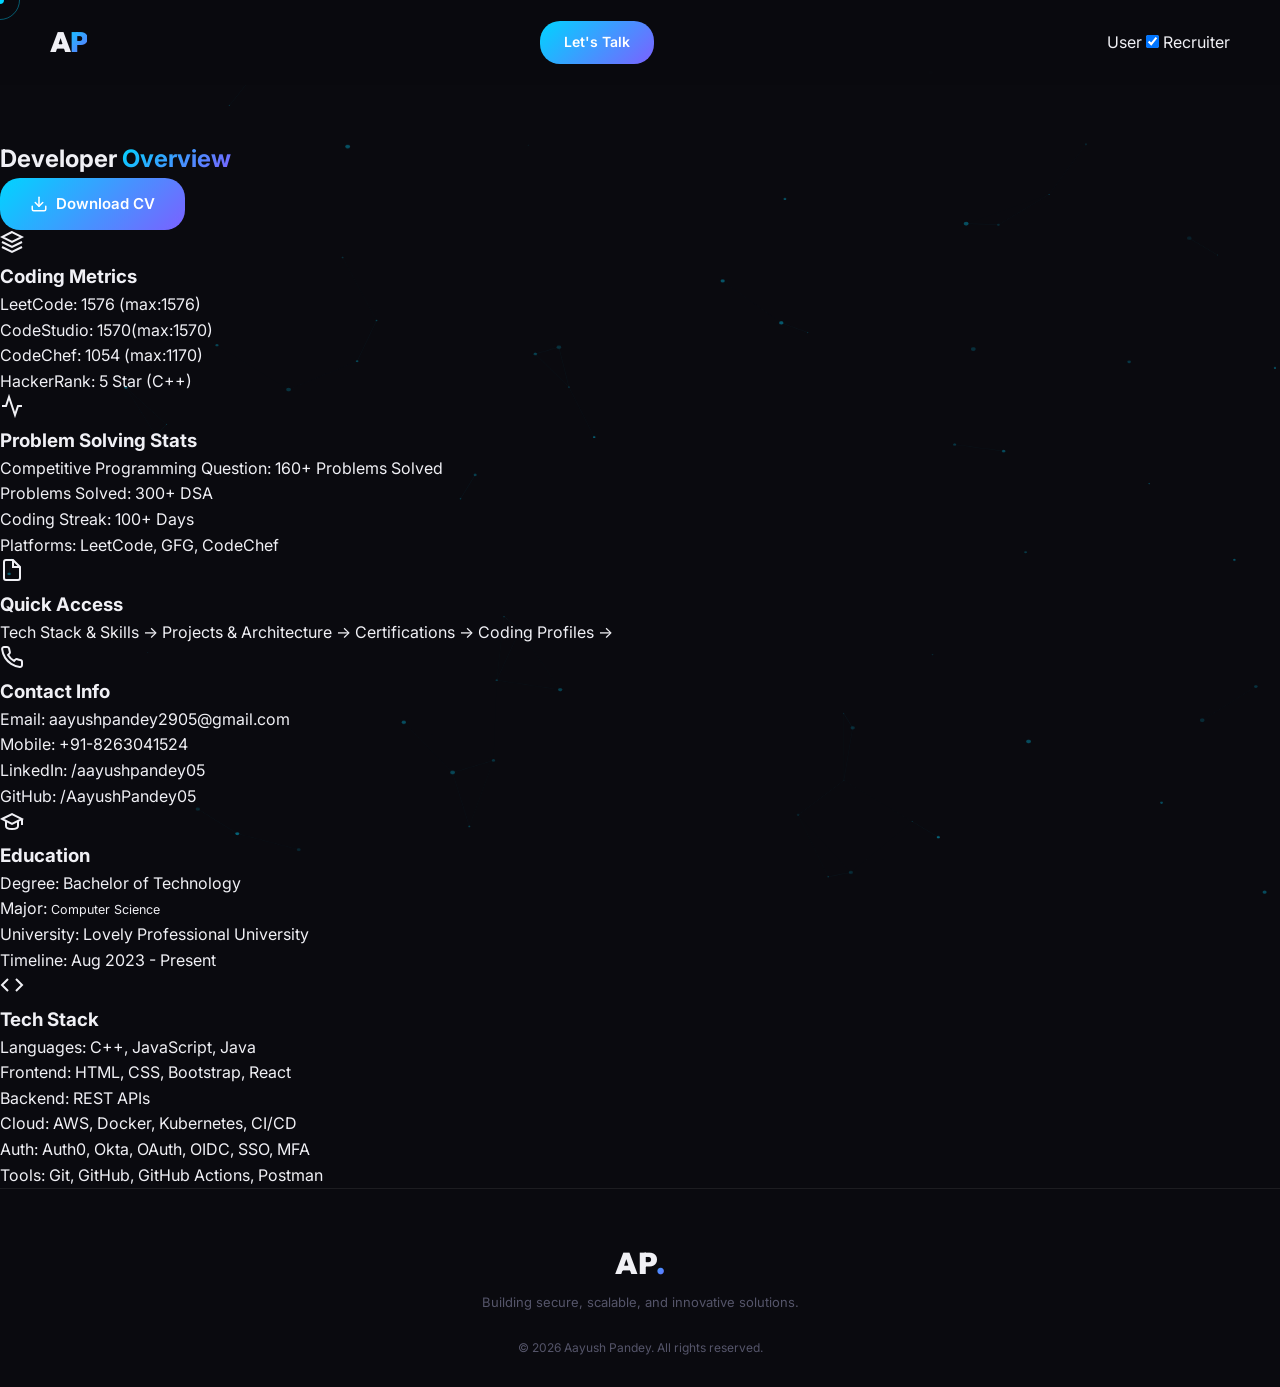
==== recruiter.html @ 12044450 "recruiter.html" ====
<!doctype html>
<html lang="en">
  <head>
    <meta charset="UTF-8" />
    <meta
      name="viewport"
      content="width=device-width, initial-scale=1.0, maximum-scale=5.0, user-scalable=yes"
    />
    <meta name="apple-mobile-web-app-capable" content="yes" />
    <meta
      name="apple-mobile-web-app-status-bar-style"
      content="black-translucent"
    />
    <meta name="theme-color" content="#0a0a0f" />
    <meta name="format-detection" content="telephone=no" />

    <title>Recruiter Dashboard | Aayush Pandey</title>
    <meta
      name="description"
      content="Executive overview of Aayush Pandey's skills, coding metrics, and projects."
    />

    <!-- Favicons -->
    <link
      rel="icon"
      type="image/png"
      sizes="32x32"
      href="assets/img/favicon.png"
    />
    <link rel="apple-touch-icon" href="assets/img/apple-touch-icon.png" />

    <link rel="preconnect" href="https://fonts.googleapis.com" />
    <link rel="preconnect" href="https://fonts.gstatic.com" crossorigin />
    <link
      href="https://fonts.googleapis.com/css2?family=Inter:wght@300;400;500;600;700&family=Outfit:wght@700;800;900&display=swap"
      rel="stylesheet"
    />
    <link rel="stylesheet" href="assets/css/style.css" />
    <style>
      /* Page-specific overrides */
      body.recruiter-mode {
        overflow-x: hidden;
      }
      .recruiter-dashboard {
        background: transparent; /* Let canvas show through */
        border: none;
        padding-top: 14rem;
        min-height: 100vh;
      }
      .particles-canvas {
        position: fixed;
        top: 0;
        left: 0;
        width: 100vw;
        height: 100vh;
        z-index: -1;
        pointer-events: none;
      }
      .header {
        background: rgba(10, 10, 15, 0.85);
        backdrop-filter: blur(10px);
      }
      .nav-links {
        display: none; /* Hide standard nav on this page */
      }
      @media(min-width: 1024px) {
        .nav-container {
            justify-content: flex-end;
        }
      }
    </style>
  </head>
  <body class="recruiter-mode">
    <!-- Preloader -->
    <div class="preloader" id="preloader">
      <div class="preloader-inner">
        <div class="preloader-ring"></div>
        <span class="preloader-text">AP</span>
      </div>
    </div>

    <!-- Custom Cursor -->
    <div class="cursor-dot" id="cursor-dot"></div>
    <div class="cursor-ring" id="cursor-ring"></div>

    <header class="header scrolled" id="header">
      <a href="index.html" class="logo" data-magnetic>
        <span class="logo-text">A</span><span class="logo-accent">P</span>
      </a>

      <nav class="nav-container" id="nav-container">
        <a href="mailto:aayushpandey2905@gmail.com" class="btn-cta" data-magnetic>Let's Talk</a>
      </nav>

      <div class="header-actions">
        <div class="recruiter-toggle-wrap" data-magnetic>
          <span class="toggle-label text-user">User</span>
          <label class="toggle-switch">
            <input type="checkbox" id="recruiter-toggle" checked />
            <span class="toggle-slider"></span>
          </label>
          <span class="toggle-label text-recruiter">Recruiter</span>
        </div>
      </div>
    </header>

    <main>
      <!-- Background Canvas -->
      <canvas class="particles-canvas" id="particles-canvas"></canvas>

      <!-- Dashboard -->
      <section class="recruiter-dashboard" id="recruiter-dashboard">
        <div class="dashboard-container">
          <div class="dashboard-header reveal">
            <h2>Developer <span class="text-gradient">Overview</span></h2>
            <div class="dashboard-actions">
              <a
                href="assets/CV/AayushPandey_CV.pdf"
                class="btn-primary"
                download="Aayush_Pandey_Resume"
              >
                <svg
                  width="18"
                  height="18"
                  viewBox="0 0 24 24"
                  fill="none"
                  stroke="currentColor"
                  stroke-width="2"
                  stroke-linecap="round"
                  stroke-linejoin="round"
                >
                  <path d="M21 15v4a2 2 0 0 1-2 2H5a2 2 0 0 1-2-2v-4"></path>
                  <polyline points="7 10 12 15 17 10"></polyline>
                  <line x1="12" y1="15" x2="12" y2="3"></line>
                </svg>
                <span>Download CV</span>
              </a>
            </div>
          </div>

          <div class="dashboard-grid">
            <!-- Coding Stats -->
            <div class="dashboard-card reveal" data-tilt>
              <div class="card-icon">
                <svg
                  width="24"
                  height="24"
                  viewBox="0 0 24 24"
                  fill="none"
                  stroke="currentColor"
                  stroke-width="2"
                >
                  <path
                    d="M12 2L2 7l10 5 10-5-10-5zM2 17l10 5 10-5M2 12l10 5 10-5"
                  />
                </svg>
              </div>
              <h3>Coding Metrics</h3>
              <ul class="dashboard-list">
                <li>
                  <span class="list-label">LeetCode:</span>
                  <span class="list-value">1576 (max:1576)</span>
                </li>
                <li>
                  <span class="list-label">CodeStudio:</span>
                  <span class="list-value">1570(max:1570)</span>
                </li>
                <li>
                  <span class="list-label">CodeChef:</span>
                  <span class="list-value">1054 (max:1170)</span>
                </li>
                <li>
                  <span class="list-label">HackerRank:</span>
                  <span class="list-value">5 Star (C++)</span>
                </li>
              </ul>
            </div>

            <!-- Experience / Activity -->
            <div class="dashboard-card reveal" data-tilt>
              <div class="card-icon">
                <svg
                  width="24"
                  height="24"
                  viewBox="0 0 24 24"
                  fill="none"
                  stroke="currentColor"
                  stroke-width="2"
                >
                  <polyline points="22 12 18 12 15 21 9 3 6 12 2 12"></polyline>
                </svg>
              </div>
              <h3>Problem Solving Stats</h3>
              <ul class="dashboard-list">
                <li>
                  <span class="list-label">Competitive Programming Question:</span>
                  <span class="list-value">160+ Problems Solved</span>
                </li>
                <li>
                  <span class="list-label">Problems Solved:</span>
                  <span class="list-value">300+ DSA</span>
                </li>
                <li>
                  <span class="list-label">Coding Streak:</span>
                  <span class="list-value">100+ Days</span>
                </li>
                <li>
                  <span class="list-label">Platforms:</span>
                  <span class="list-value"
                    >LeetCode, GFG, CodeChef</span
                  >
                </li>
              </ul>
            </div>

            <!-- Quick Navigation -->
            <div class="dashboard-card reveal" data-tilt>
              <div class="card-icon">
                <svg
                  width="24"
                  height="24"
                  viewBox="0 0 24 24"
                  fill="none"
                  stroke="currentColor"
                  stroke-width="2"
                >
                  <path
                    d="M13 2H6a2 2 0 0 0-2 2v16a2 2 0 0 0 2 2h12a2 2 0 0 0 2-2V9z"
                  ></path>
                  <polyline points="13 2 13 9 20 9"></polyline>
                </svg>
              </div>
              <h3>Quick Access</h3>
              <div class="dashboard-links">
                <a href="index.html#skills" class="dash-link"
                  >Tech Stack & Skills &rarr;</a
                >
                <a href="index.html#projects" class="dash-link"
                  >Projects & Architecture &rarr;</a
                >
                <a href="index.html#certifications" class="dash-link"
                  >Certifications &rarr;</a
                >
                <a href="index.html#profiles" class="dash-link"
                  >Coding Profiles &rarr;</a
                >
              </div>
            </div>

            <!-- Contact & Links -->
            <div class="dashboard-card reveal" data-tilt>
              <div class="card-icon">
                <svg
                  width="24"
                  height="24"
                  viewBox="0 0 24 24"
                  fill="none"
                  stroke="currentColor"
                  stroke-width="2"
                >
                  <path
                    d="M22 16.92v3a2 2 0 0 1-2.18 2 19.79 19.79 0 0 1-8.63-3.07 19.5 19.5 0 0 1-6-6 19.79 19.79 0 0 1-3.07-8.67A2 2 0 0 1 4.11 2h3a2 2 0 0 1 2 1.72c.127.96.361 1.903.7 2.81a2 2 0 0 1-.45 2.11L8.09 9.91a16 16 0 0 0 6 6l1.27-1.27a2 2 0 0 1 2.11-.45c.907.339 1.85.573 2.81.7A2 2 0 0 1 22 16.92z"
                  ></path>
                </svg>
              </div>
              <h3>Contact Info</h3>
              <ul class="dashboard-list">
                <li>
                  <span class="list-label">Email:</span>
                  <a href="mailto:aayushpandey2905@gmail.com" class="list-value"
                    >aayushpandey2905@gmail.com</a
                  >
                </li>
                <li>
                  <span class="list-label">Mobile:</span>
                  <span class="list-value">+91-8263041524</span>
                </li>
                <li>
                  <span class="list-label">LinkedIn:</span>
                  <a
                    href="https://linkedin.com/in/aayushpandey05"
                    target="_blank"
                    class="list-value"
                    >/aayushpandey05</a
                  >
                </li>
                <li>
                  <span class="list-label">GitHub:</span>
                  <a
                    href="https://github.com/AayushPandey05"
                    target="_blank"
                    class="list-value"
                    >/AayushPandey05</a
                  >
                </li>
              </ul>
            </div>

            <!-- Education -->
            <div class="dashboard-card reveal" data-tilt>
              <div class="card-icon">
                <svg
                  width="24"
                  height="24"
                  viewBox="0 0 24 24"
                  fill="none"
                  stroke="currentColor"
                  stroke-width="2"
                >
                  <path d="M22 10v6M2 10l10-5 10 5-10 5z"></path>
                  <path d="M6 12v5c0 2 3 3 6 3s6-1 6-3v-5"></path>
                </svg>
              </div>
              <h3>Education</h3>
              <ul class="dashboard-list">
                <li>
                  <span class="list-label">Degree:</span>
                  <span class="list-value">Bachelor of Technology</span>
                </li>
                <li>
                  <span class="list-label">Major:</span>
                  <span class="list-value" style="font-size:1.25rem;"
                    >Computer Science</span
                  >
                </li>
                <li>
                  <span class="list-label">University:</span>
                  <span class="list-value">Lovely Professional University</span>
                </li>
                <li>
                  <span class="list-label">Timeline:</span>
                  <span class="list-value">Aug 2023 - Present</span>
                </li>
              </ul>
            </div>

            <!-- Core Skills -->
            <div class="dashboard-card reveal" data-tilt>
              <div class="card-icon">
                <svg
                  width="24"
                  height="24"
                  viewBox="0 0 24 24"
                  fill="none"
                  stroke="currentColor"
                  stroke-width="2"
                >
                  <polyline points="16 18 22 12 16 6"></polyline>
                  <polyline points="8 6 2 12 8 18"></polyline>
                </svg>
              </div>

              <h3>Tech Stack</h3>
              <ul class="dashboard-list">
                <li>
                  <span class="list-label">Languages:</span>
                  <span class="list-value">C++, JavaScript, Java</span>
                </li>
              
                <li>
                  <span class="list-label">Frontend:</span>
                  <span class="list-value">HTML, CSS, Bootstrap, React</span>
                </li>
              
                <li>
                  <span class="list-label">Backend:</span>
                  <span class="list-value">REST APIs</span>
                </li>
              
                <li>
                  <span class="list-label">Cloud:</span>
                  <span class="list-value">AWS, Docker, Kubernetes, CI/CD</span>
                </li>
              
                <li>
                  <span class="list-label">Auth:</span>
                  <span class="list-value">Auth0, Okta, OAuth, OIDC, SSO, MFA</span>
                </li>
              
                <li>
                  <span class="list-label">Tools:</span>
                  <span class="list-value">Git, GitHub, GitHub Actions, Postman</span>
                </li>
              </ul>

            </div>
          </div>
        </div>
      </section>
    </main>

    <!-- Footer -->
    <footer class="footer">
      <div class="footer-container">
        <div class="footer-left">
          <span class="footer-logo">AP<span class="logo-accent">.</span></span>
          <p>Building secure, scalable, and innovative solutions.</p>
        </div>

      <div class="footer-bottom">
        <p>
          &copy; <span id="year">2026</span> Aayush Pandey. All rights reserved.
        </p>
      </div>
    </footer>
    <script>
      document.getElementById("year").textContent = new Date().getFullYear();
    </script>
    <script src="assets/js/style.js"></script>
  </body>
</html>
---- assets/css/style.css ----
/* ==================================
   DESIGN TOKENS
================================== */
:root {
  --bg-primary: #0a0a0f;
  --bg-secondary: #12121a;
  --bg-card: rgba(255, 255, 255, 0.03);
  --bg-card-hover: rgba(255, 255, 255, 0.06);
  --glass-bg: rgba(255, 255, 255, 0.04);
  --glass-border: rgba(255, 255, 255, 0.08);

  --text-primary: #f0f0f5;
  --text-secondary: #8a8a9a;
  --text-muted: #55556a;

  --accent-1: #00d4ff;
  --accent-2: #7b61ff;
  --accent-3: #ff3d71;
  --gradient-main: linear-gradient(135deg, #00d4ff, #7b61ff, #ff3d71);
  --gradient-accent: linear-gradient(135deg, #00d4ff, #7b61ff);

  --font-heading: "Outfit", sans-serif;
  --font-body: "Inter", sans-serif;

  --radius-sm: 8px;
  --radius-md: 12px;
  --radius-lg: 20px;

  --transition-fast: 0.2s cubic-bezier(0.25, 0.46, 0.45, 0.94);
  --transition-smooth: 0.4s cubic-bezier(0.25, 0.46, 0.45, 0.94);
  --transition-spring: 0.6s cubic-bezier(0.34, 1.56, 0.64, 1);

  /* Safe area insets for notch phones */
  --safe-top: env(safe-area-inset-top, 0px);
  --safe-bottom: env(safe-area-inset-bottom, 0px);
  --safe-left: env(safe-area-inset-left, 0px);
  --safe-right: env(safe-area-inset-right, 0px);
}

/* ==================================
   RESET & BASE
================================== */
*,
*::before,
*::after {
  margin: 0;
  padding: 0;
  box-sizing: border-box;
  -webkit-tap-highlight-color: transparent;
}

html {
  font-size: 62.5%;
  scroll-behavior: smooth;
  scrollbar-width: thin;
  scrollbar-color: var(--accent-1) var(--bg-primary);
  -webkit-text-size-adjust: 100%;
  -moz-text-size-adjust: 100%;
  text-size-adjust: 100%;
}

body {
  background: var(--bg-primary);
  color: var(--text-primary);
  font-family: var(--font-body);
  font-size: 1.6rem;
  line-height: 1.6;
  overflow-x: hidden;
  -webkit-font-smoothing: antialiased;
  -moz-osx-font-smoothing: grayscale;
}

/* Desktop-only cursor:none */
@media (hover: hover) and (pointer: fine) {
  body {
    cursor: none;
  }
  a,
  button {
    cursor: none;
  }
}

a {
  color: inherit;
  text-decoration: none;
}

img {
  max-width: 100%;
  display: block;
  -webkit-user-drag: none;
}

::selection {
  background: var(--accent-2);
  color: #fff;
}

/* ==================================
   PRELOADER
================================== */
.preloader {
  position: fixed;
  inset: 0;
  z-index: 10000;
  background: var(--bg-primary);
  display: flex;
  align-items: center;
  justify-content: center;
  transition:
    opacity 0.6s ease,
    visibility 0.6s ease;
}

.preloader.hidden {
  opacity: 0;
  visibility: hidden;
  pointer-events: none;
}

.preloader-inner {
  position: relative;
  width: 80px;
  height: 80px;
  display: flex;
  align-items: center;
  justify-content: center;
}

.preloader-ring {
  position: absolute;
  inset: 0;
  border-radius: 50%;
  border: 2px solid transparent;
  border-top-color: var(--accent-1);
  border-right-color: var(--accent-2);
  animation: preloaderSpin 1s linear infinite;
}

.preloader-text {
  font-family: var(--font-heading);
  font-size: 2rem;
  font-weight: 800;
  background: var(--gradient-accent);
  -webkit-background-clip: text;
  -webkit-text-fill-color: transparent;
  background-clip: text;
}

@keyframes preloaderSpin {
  to {
    transform: rotate(360deg);
  }
}

/* ==================================
   CUSTOM CURSOR (desktop only)
================================== */
.cursor-dot,
.cursor-ring {
  display: none;
}

@media (hover: hover) and (pointer: fine) {
  .cursor-dot {
    display: block;
    position: fixed;
    top: 0;
    left: 0;
    width: 8px;
    height: 8px;
    background: var(--accent-1);
    border-radius: 50%;
    pointer-events: none;
    z-index: 9999;
    transform: translate(-50%, -50%);
    transition:
      width var(--transition-fast),
      height var(--transition-fast),
      background var(--transition-fast);
  }

  .cursor-ring {
    display: block;
    position: fixed;
    top: 0;
    left: 0;
    width: 40px;
    height: 40px;
    border: 1.5px solid rgba(0, 212, 255, 0.4);
    border-radius: 50%;
    pointer-events: none;
    z-index: 9998;
    transform: translate(-50%, -50%);
    transition:
      width var(--transition-smooth),
      height var(--transition-smooth),
      border-color var(--transition-smooth);
  }

  body.cursor-hover .cursor-dot {
    width: 14px;
    height: 14px;
    background: var(--accent-2);
  }

  body.cursor-hover .cursor-ring {
    width: 60px;
    height: 60px;
    border-color: rgba(123, 97, 255, 0.5);
  }
}

/* ==================================
   CLICK RIPPLE EFFECT
================================== */
.ripple-container {
  position: fixed;
  inset: 0;
  pointer-events: none;
  z-index: 9995;
  overflow: hidden;
}

.ripple {
  position: absolute;
  border-radius: 50%;
  border: 1px solid rgba(0, 212, 255, 0.4);
  transform: translate(-50%, -50%) scale(0);
  animation: rippleAnim 0.8s ease-out forwards;
  pointer-events: none;
}

@keyframes rippleAnim {
  to {
    transform: translate(-50%, -50%) scale(1);
    opacity: 0;
  }
}

/* ==================================
   SCROLL PROGRESS
================================== */
.scroll-progress {
  position: fixed;
  top: 0;
  left: 0;
  height: 3px;
  width: 0%;
  background: var(--gradient-main);
  z-index: 9990;
  transition: none;
}

/* ==================================
   HEADER
================================== */
.header {
  position: fixed;
  top: 0;
  left: 0;
  width: 100%;
  padding: 2rem 5rem;
  padding-top: calc(2rem + var(--safe-top));
  display: flex;
  justify-content: space-between;
  align-items: center;
  z-index: 1000;
  transition:
    background var(--transition-smooth),
    padding var(--transition-smooth),
    backdrop-filter var(--transition-smooth);
}

.header.scrolled {
  background: rgba(10, 10, 15, 0.85);
  -webkit-backdrop-filter: blur(20px);
  backdrop-filter: blur(20px);
  padding: 1.5rem 5rem;
  padding-top: calc(1.5rem + var(--safe-top));
  border-bottom: 1px solid var(--glass-border);
}

.logo {
  display: flex;
  align-items: center;
  font-family: var(--font-heading);
  font-size: 2.8rem;
  font-weight: 900;
  letter-spacing: -1px;
  z-index: 1002;
}

.logo-text {
  color: var(--text-primary);
}

.logo-accent {
  background: var(--gradient-accent);
  -webkit-background-clip: text;
  -webkit-text-fill-color: transparent;
  background-clip: text;
}

.nav-container {
  display: flex;
  align-items: center;
  gap: 4rem;
}

.nav-links {
  display: flex;
  gap: 0.5rem;
}

.nav-link {
  font-size: 1.4rem;
  font-weight: 500;
  color: var(--text-secondary);
  padding: 0.8rem 1.6rem;
  border-radius: var(--radius-sm);
  transition:
    color var(--transition-fast),
    background var(--transition-fast);
  position: relative;
  overflow: hidden;
}

.nav-link::after {
  content: attr(data-text);
  position: absolute;
  left: 50%;
  top: 50%;
  transform: translate(-50%, 100%);
  color: var(--accent-1);
  font-weight: 600;
  transition: transform var(--transition-smooth);
  pointer-events: none;
}

.nav-link:hover::after,
.nav-link.active::after {
  transform: translate(-50%, -50%);
}

.nav-link:hover,
.nav-link.active {
  color: transparent;
  background: var(--bg-card-hover);
}

.btn-cta {
  font-size: 1.4rem;
  font-weight: 600;
  padding: 1rem 2.4rem;
  border-radius: var(--radius-lg);
  background: var(--gradient-accent);
  color: #fff;
  transition:
    transform var(--transition-fast),
    box-shadow var(--transition-fast);
}

.btn-cta:hover {
  transform: translateY(-2px);
  box-shadow: 0 8px 30px rgba(0, 212, 255, 0.3);
}

/* Hamburger */
.hamburger {
  display: none;
  flex-direction: column;
  gap: 6px;
  cursor: pointer;
  z-index: 1002;
  padding: 10px;
  -webkit-tap-highlight-color: transparent;
  touch-action: manipulation;
}

.hamburger .line {
  width: 28px;
  height: 2px;
  background: var(--text-primary);
  border-radius: 2px;
  transition:
    transform var(--transition-smooth),
    opacity var(--transition-fast);
  transform-origin: center;
}

/* ==================================
   HERO SECTION
================================== */
.hero {
  position: relative;
  width: 100%;
  min-height: 100vh;
  min-height: 100dvh; /* dynamic viewport height for mobile */
  display: flex;
  flex-direction: column;
  align-items: center;
  justify-content: center;
  overflow: hidden;
  padding: 12rem 5rem 6rem;
}

.particles-canvas {
  position: absolute;
  inset: 0;
  width: 100%;
  height: 100%;
  pointer-events: none;
  z-index: 0;
}

.hero-content {
  position: relative;
  z-index: 2;
  text-align: center;
  display: flex;
  flex-direction: column;
  align-items: center;
  gap: 0;
  width: 100%;
}

.hero-badge {
  display: inline-flex;
  align-items: center;
  gap: 1rem;
  padding: 0.8rem 2rem;
  background: var(--glass-bg);
  border: 1px solid var(--glass-border);
  border-radius: var(--radius-lg);
  font-size: 1.3rem;
  color: var(--text-secondary);
  font-weight: 500;
  -webkit-backdrop-filter: blur(10px);
  backdrop-filter: blur(10px);
  margin-bottom: 2rem;
  position: relative;
  z-index: 5;
}

.badge-dot {
  width: 8px;
  height: 8px;
  background: #00ff88;
  border-radius: 50%;
  animation: dotPulse 2s ease-in-out infinite;
  flex-shrink: 0;
}

@keyframes dotPulse {
  0%,
  100% {
    box-shadow: 0 0 0 0 rgba(0, 255, 136, 0.6);
  }
  50% {
    box-shadow: 0 0 0 8px rgba(0, 255, 136, 0);
  }
}

/* ==================================
   HERO PORTRAIT — BAZIL.FR STYLE
================================== */
.hero-portrait {
  position: absolute;
  top: 50%;
  left: 50%;
  transform: translate(-50%, -50%);
  z-index: 1;
  width: clamp(280px, 35vw, 500px);
  height: clamp(380px, 60vh, 700px);
  pointer-events: none;
}

.hero-portrait-img {
  width: 100%;
  height: 100%;
  object-fit: cover;
  object-position: top center;
  border-radius: var(--radius-lg);
  filter: grayscale(15%) contrast(1.1) brightness(0.8);
  transition:
    filter 0.6s ease,
    transform 0.6s ease;
  -webkit-mask-image: linear-gradient(
    to bottom,
    transparent 0%,
    black 8%,
    black 65%,
    transparent 100%
  );
  mask-image: linear-gradient(
    to bottom,
    transparent 0%,
    black 8%,
    black 65%,
    transparent 100%
  );
}

.hero:hover .hero-portrait-img {
  filter: grayscale(0%) contrast(1.05) brightness(0.85);
  transform: scale(1.03);
}

.hero-portrait-overlay {
  position: absolute;
  inset: 0;
  border-radius: var(--radius-lg);
  background: radial-gradient(
    ellipse at center 40%,
    transparent 25%,
    rgba(10, 10, 15, 0.5) 60%,
    rgba(10, 10, 15, 0.95) 100%
  );
  pointer-events: none;
}

/* Hero Title — overlays the portrait */
.hero-title-wrap {
  position: relative;
  z-index: 3;
  margin-top: -2rem;
}

.hero-title {
  font-family: var(--font-heading);
  font-weight: 900;
  line-height: 0.9;
  letter-spacing: -0.04em;
  text-transform: uppercase;
  text-shadow: 0 4px 30px rgba(0, 0, 0, 0.5);
}

/* Make hero name interactive */
.word {
  cursor: pointer;
}

.title-line {
  display: block;
  overflow: hidden;
}

.title-line .word {
  display: inline-block;
  font-size: clamp(5rem, 12vw, 14rem);
  background: var(--gradient-main);
  -webkit-background-clip: text;
  -webkit-text-fill-color: transparent;
  background-clip: text;
  background-size: 200% 200%;
  animation: gradientShift 4s ease-in-out infinite;
  transition: transform var(--transition-fast);
}

.title-accent {
  font-size: clamp(5rem, 12vw, 14rem);
  color: var(--accent-1);
  -webkit-text-fill-color: var(--accent-1);
}

@keyframes gradientShift {
  0%,
  100% {
    background-position: 0% 50%;
  }
  50% {
    background-position: 100% 50%;
  }
}

/* Subtitle / Typing */
.hero-subtitle {
  font-size: clamp(1.8rem, 2.5vw, 2.4rem);
  color: var(--text-secondary);
  font-weight: 300;
  display: flex;
  align-items: center;
  gap: 0.5rem;
  flex-wrap: wrap;
  justify-content: center;
  position: relative;
  z-index: 4;
  margin-top: 2rem;
}

.typed-text {
  color: var(--accent-1);
  font-weight: 600;
}

.typed-cursor {
  color: var(--accent-1);
  animation: blink 0.7s step-end infinite;
  font-weight: 300;
}

@keyframes blink {
  50% {
    opacity: 0;
  }
}

/* Hero CTA */
.hero-cta {
  display: flex;
  gap: 1.5rem;
  margin-top: 2rem;
  flex-wrap: wrap;
  justify-content: center;
  position: relative;
  z-index: 4;
}

.btn-primary {
  display: inline-flex;
  align-items: center;
  gap: 0.8rem;
  padding: 1.4rem 3rem;
  background: var(--gradient-accent);
  color: #fff;
  font-size: 1.5rem;
  font-weight: 600;
  border-radius: var(--radius-lg);
  border: none;
  transition:
    transform var(--transition-fast),
    box-shadow var(--transition-fast);
  font-family: var(--font-body);
  -webkit-appearance: none;
  appearance: none;
  touch-action: manipulation;
}

.btn-primary:hover {
  transform: translateY(-3px);
  box-shadow: 0 10px 40px rgba(0, 212, 255, 0.35);
}

.btn-primary:active {
  transform: translateY(-1px) scale(0.98);
}

.btn-outline {
  display: inline-flex;
  align-items: center;
  gap: 0.8rem;
  padding: 1.4rem 3rem;
  background: transparent;
  color: var(--text-primary);
  font-size: 1.5rem;
  font-weight: 600;
  border-radius: var(--radius-lg);
  border: 1px solid var(--glass-border);
  transition:
    transform var(--transition-fast),
    border-color var(--transition-fast),
    background var(--transition-fast);
  touch-action: manipulation;
}

.btn-outline:hover {
  transform: translateY(-3px);
  border-color: var(--accent-1);
  background: var(--bg-card-hover);
}

.btn-outline:active {
  transform: translateY(-1px) scale(0.98);
}

/* Scroll Indicator */
.hero-scroll-indicator {
  position: absolute;
  bottom: 3rem;
  bottom: calc(3rem + var(--safe-bottom));
  left: 50%;
  transform: translateX(-50%);
  display: flex;
  flex-direction: column;
  align-items: center;
  gap: 1rem;
  color: var(--text-muted);
  font-size: 1.1rem;
  font-weight: 500;
  letter-spacing: 2px;
  text-transform: uppercase;
}

.scroll-line {
  width: 1px;
  height: 50px;
  background: linear-gradient(to bottom, var(--accent-1), transparent);
  animation: scrollPulse 2s ease-in-out infinite;
}

@keyframes scrollPulse {
  0%,
  100% {
    opacity: 0.3;
    transform: scaleY(0.7);
  }
  50% {
    opacity: 1;
    transform: scaleY(1);
  }
}

/* ==================================
   SECTIONS — SHARED
================================== */
.section {
  position: relative;
  padding: 10rem 0;
}

.section-container {
  max-width: 1200px;
  margin: 0 auto;
  padding: 0 5rem;
}

.section-label {
  display: flex;
  align-items: center;
  gap: 1.5rem;
  margin-bottom: 4rem;
}

.label-number {
  font-family: var(--font-heading);
  font-size: 1.4rem;
  font-weight: 700;
  color: var(--accent-1);
}

.label-text {
  font-size: 1.3rem;
  font-weight: 600;
  color: var(--text-secondary);
  text-transform: uppercase;
  letter-spacing: 3px;
}

.label-line {
  flex: 1;
  height: 1px;
  background: linear-gradient(to right, var(--glass-border), transparent);
}

.section-heading {
  font-family: var(--font-heading);
  font-size: clamp(3rem, 5vw, 5rem);
  font-weight: 800;
  line-height: 1.1;
  margin-bottom: 4rem;
  color: var(--text-primary);
}

.text-gradient {
  background: var(--gradient-accent);
  -webkit-background-clip: text;
  -webkit-text-fill-color: transparent;
  background-clip: text;
}

/* ==================================
   ABOUT SECTION
================================== */
.about-grid {
  display: grid;
  grid-template-columns: auto 1fr;
  gap: 6rem;
  align-items: start;
}

/* About Photo */
.about-photo-col {
  display: flex;
  flex-direction: column;
  align-items: center;
  gap: 2rem;
}

.about-photo-wrapper {
  position: relative;
  width: 280px;
  height: 340px;
  border-radius: var(--radius-lg);
  overflow: hidden;
  will-change: transform;
}

.about-photo {
  width: 100%;
  height: 100%;
  object-fit: cover;
  border-radius: var(--radius-lg);
  transition: transform var(--transition-smooth);
}

.about-photo-wrapper:hover .about-photo {
  transform: scale(1.05);
}

.about-photo-border {
  position: absolute;
  inset: 0;
  border-radius: var(--radius-lg);
  border: 2px solid transparent;
  background: var(--gradient-accent) border-box;
  -webkit-mask:
    linear-gradient(#fff 0 0) padding-box,
    linear-gradient(#fff 0 0);
  mask:
    linear-gradient(#fff 0 0) padding-box,
    linear-gradient(#fff 0 0);
  -webkit-mask-composite: xor;
  mask-composite: exclude;
  pointer-events: none;
}

.about-photo-glow {
  position: absolute;
  inset: -2px;
  border-radius: var(--radius-lg);
  background: var(--gradient-accent);
  opacity: 0.15;
  filter: blur(20px);
  z-index: -1;
  transition: opacity var(--transition-smooth);
}

.about-photo-wrapper:hover .about-photo-glow {
  opacity: 0.3;
}

.about-photo-tag {
  display: inline-flex;
  align-items: center;
  gap: 0.8rem;
  padding: 0.6rem 1.6rem;
  background: var(--glass-bg);
  border: 1px solid var(--glass-border);
  border-radius: var(--radius-lg);
  font-size: 1.2rem;
  color: var(--text-secondary);
  font-weight: 500;
}

/* About Text */
.about-text-col p {
  font-size: 1.6rem;
  color: var(--text-secondary);
  line-height: 1.8;
  margin-top: 2rem;
}

.about-details {
  display: grid;
  grid-template-columns: 1fr 1fr;
  gap: 1.5rem;
  margin-top: 3rem;
}

.detail-card {
  background: var(--glass-bg);
  border: 1px solid var(--glass-border);
  border-radius: var(--radius-md);
  padding: 2rem;
  display: flex;
  align-items: center;
  gap: 1.5rem;
  transition:
    background var(--transition-fast),
    border-color var(--transition-fast),
    transform var(--transition-fast);
  will-change: transform;
}

.detail-card:hover,
.detail-card.touch-active {
  background: var(--bg-card-hover);
  border-color: rgba(0, 212, 255, 0.2);
}

.detail-icon {
  font-size: 2.2rem;
  width: 44px;
  height: 44px;
  display: flex;
  align-items: center;
  justify-content: center;
  background: var(--bg-card);
  border-radius: var(--radius-sm);
  flex-shrink: 0;
  color: var(--accent-1);
  transition:
    color var(--transition-fast),
    background var(--transition-fast);
}

.detail-icon svg {
  stroke: var(--accent-1);
  transition:
    stroke var(--transition-fast),
    transform var(--transition-fast);
}

.detail-card:hover .detail-icon svg,
.detail-card.touch-active .detail-icon svg {
  transform: scale(1.15);
}

.detail-label {
  display: block;
  font-size: 1.1rem;
  color: var(--text-muted);
  text-transform: uppercase;
  letter-spacing: 1px;
  margin-bottom: 0.2rem;
}

.detail-value {
  display: block;
  font-size: 1.3rem;
  color: var(--text-primary);
  font-weight: 500;
  word-break: break-word;
}

/* Stats Row */
.stats-row {
  display: grid;
  grid-template-columns: repeat(4, 1fr);
  gap: 3rem;
  margin-top: 6rem;
  padding-top: 5rem;
  border-top: 1px solid var(--glass-border);
}

.stat-item {
  text-align: center;
}

.stat-number {
  font-family: var(--font-heading);
  font-size: clamp(3.5rem, 5vw, 5.5rem);
  font-weight: 900;
  background: var(--gradient-accent);
  -webkit-background-clip: text;
  -webkit-text-fill-color: transparent;
  background-clip: text;
}

.stat-plus {
  font-family: var(--font-heading);
  font-size: clamp(2.5rem, 3vw, 3.5rem);
  font-weight: 700;
  color: var(--accent-1);
}

.stat-label {
  display: block;
  font-size: 1.2rem;
  color: var(--text-muted);
  margin-top: 0.5rem;
  letter-spacing: 1px;
  text-transform: uppercase;
}

/* ==================================
   SKILLS SECTION
================================== */
.skills {
  background: var(--bg-secondary);
}

.skills-grid {
  display: grid;
  grid-template-columns: repeat(2, 1fr);
  gap: 2rem;
}

.skill-card {
  position: relative;
  background: var(--glass-bg);
  border: 1px solid var(--glass-border);
  border-radius: var(--radius-md);
  padding: 2.5rem;
  transition:
    background var(--transition-fast),
    border-color var(--transition-fast),
    transform var(--transition-fast);
  will-change: transform;
  overflow: hidden;
}

.skill-card:hover,
.skill-card.touch-active {
  background: var(--bg-card-hover);
  border-color: rgba(0, 212, 255, 0.2);
}

.skill-header {
  display: flex;
  justify-content: space-between;
  align-items: center;
  margin-bottom: 1.2rem;
}

.skill-name {
  font-size: 1.4rem;
  font-weight: 600;
  color: var(--text-primary);
}

.skill-percent {
  font-size: 1.3rem;
  font-weight: 700;
  color: var(--accent-1);
  font-family: var(--font-heading);
}

.skill-bar {
  height: 6px;
  background: rgba(255, 255, 255, 0.06);
  border-radius: 3px;
  overflow: hidden;
  position: relative;
}

.skill-fill {
  height: 100%;
  width: 0;
  background: var(--gradient-accent);
  border-radius: 3px;
  transition: width 1.5s cubic-bezier(0.25, 0.46, 0.45, 0.94);
  position: relative;
}

.skill-fill::after {
  content: "";
  position: absolute;
  right: 0;
  top: 50%;
  transform: translateY(-50%);
  width: 12px;
  height: 12px;
  background: var(--accent-1);
  border-radius: 50%;
  box-shadow: 0 0 15px rgba(0, 212, 255, 0.6);
  opacity: 0;
  transition: opacity 0.3s ease 1.5s;
}

.skill-fill.animated::after {
  opacity: 1;
}

/* ==================================
   PROJECTS SECTION
================================== */
.projects-grid {
  display: grid;
  grid-template-columns: repeat(2, 1fr);
  gap: 2.5rem;
}

.project-card {
  position: relative;
  background: var(--glass-bg);
  border: 1px solid var(--glass-border);
  border-radius: var(--radius-lg);
  padding: 3rem;
  display: flex;
  flex-direction: column;
  gap: 2rem;
  transition:
    background var(--transition-smooth),
    border-color var(--transition-smooth),
    transform var(--transition-fast);
  will-change: transform;
  overflow: hidden;
  min-height: 260px;
}

.project-card::before {
  content: "";
  position: absolute;
  inset: 0;
  background: radial-gradient(
    circle at var(--mouse-x, 50%) var(--mouse-y, 50%),
    rgba(0, 212, 255, 0.08) 0%,
    transparent 60%
  );
  opacity: 0;
  transition: opacity var(--transition-smooth);
  pointer-events: none;
}

.project-card:hover::before,
.project-card.touch-active::before {
  opacity: 1;
}

.project-card:hover,
.project-card.touch-active {
  background: var(--bg-card-hover);
  border-color: rgba(0, 212, 255, 0.25);
}

.project-number {
  font-family: var(--font-heading);
  font-size: 5rem;
  font-weight: 900;
  color: rgba(255, 255, 255, 0.03);
  position: absolute;
  top: 1.5rem;
  right: 2rem;
  line-height: 1;
}

.project-content {
  flex: 1;
  display: flex;
  flex-direction: column;
  gap: 1rem;
}

.project-title {
  font-family: var(--font-heading);
  font-size: 2.2rem;
  font-weight: 800;
  color: var(--text-primary);
  transition: color var(--transition-fast);
}

.project-card:hover .project-title,
.project-card.touch-active .project-title {
  color: var(--accent-1);
}

.project-desc {
  font-size: 1.4rem;
  color: var(--text-secondary);
  line-height: 1.7;
}

.project-tech {
  display: flex;
  flex-wrap: wrap;
  gap: 0.8rem;
  margin-top: auto;
}

.project-tech span {
  font-size: 1.1rem;
  padding: 0.4rem 1.2rem;
  background: rgba(0, 212, 255, 0.08);
  border: 1px solid rgba(0, 212, 255, 0.15);
  border-radius: 20px;
  color: var(--accent-1);
  font-weight: 500;
  white-space: nowrap;
}

.project-arrow {
  position: absolute;
  bottom: 2rem;
  right: 2rem;
  width: 40px;
  height: 40px;
  display: flex;
  align-items: center;
  justify-content: center;
  border-radius: 50%;
  border: 1px solid var(--glass-border);
  color: var(--text-muted);
  transition: all var(--transition-smooth);
}

.project-card:hover .project-arrow,
.project-card.touch-active .project-arrow {
  background: var(--accent-1);
  border-color: var(--accent-1);
  color: var(--bg-primary);
  transform: scale(1.1);
}

/* ==================================
   CERTIFICATIONS SECTION
================================== */
.certifications {
  background: var(--bg-secondary);
}

/* Badge */
.cert-count-badge {
  display: inline-flex;
  align-items: center;
  justify-content: center;
  font-family: var(--font-heading);
  font-size: 1.4rem;
  font-weight: 800;
  min-width: 3.2rem;
  height: 3.2rem;
  padding: 0 0.8rem;
  border-radius: 20px;
  background: var(--gradient-accent);
  color: #fff;
  -webkit-text-fill-color: #fff;
  vertical-align: super;
  margin-left: 1rem;
  animation: badgePulse 2.5s ease-in-out infinite;
}

@keyframes badgePulse {
  0%,
  100% {
    box-shadow: 0 0 0 0 rgba(0, 212, 255, 0.4);
  }
  50% {
    box-shadow: 0 0 0 8px rgba(0, 212, 255, 0);
  }
}

/* Timeline */
.cert-timeline {
  position: relative;
  display: flex;
  flex-direction: column;
}

/* Show only first 6 certificates initially */
.cert-timeline .cert-card:nth-child(n + 7) {
  display: none;
}

/* Show all when expanded */
.cert-timeline.expanded .cert-card {
  display: flex;
}

/* Fade overlay */
.cert-timeline::after {
  content: "";
  position: absolute;
  bottom: 0;
  left: 0;
  right: 0;
  height: 120px;
  background: linear-gradient(to bottom, transparent, var(--bg-secondary));
  pointer-events: none;
  opacity: 1;
  transition: opacity 0.5s ease;
  z-index: 1;
}

.cert-timeline.expanded::after {
  opacity: 0;
}

/* Card */
.cert-card {
  position: relative;
  display: flex;
  align-items: flex-start;
  gap: 2rem;
  padding: 2rem 2.5rem;
  border-bottom: 1px solid var(--glass-border);
  transition:
    background var(--transition-fast),
    border-color var(--transition-fast);
}

/* Left accent */
.cert-card::before {
  content: "";
  position: absolute;
  left: 0;
  top: 50%;
  transform: translateY(-50%);
  width: 3px;
  height: 0;
  background: var(--gradient-accent);
  border-radius: 0 3px 3px 0;
  transition: height var(--transition-smooth);
}

.cert-card:hover::before,
.cert-card.touch-active::before {
  height: 60%;
}

/* Hover glow */
.cert-card::after {
  content: "";
  position: absolute;
  inset: 0;
  background: radial-gradient(
    ellipse at 10% 50%,
    rgba(0, 212, 255, 0.06) 0%,
    transparent 60%
  );
  opacity: 0;
  transition: opacity var(--transition-smooth);
  pointer-events: none;
}

.cert-card:hover::after,
.cert-card.touch-active::after {
  opacity: 1;
}

.cert-card:hover,
.cert-card.touch-active {
  background: var(--bg-card-hover);
}

/* Icon */
.cert-icon-wrap {
  width: 48px;
  height: 48px;
  min-width: 48px;
  flex-shrink: 0;
  display: flex;
  align-items: center;
  justify-content: center;
  border-radius: var(--radius-sm);
  background: var(--glass-bg);
  border: 1px solid var(--glass-border);
  transition:
    border-color var(--transition-fast),
    background var(--transition-fast),
    transform var(--transition-fast);
}

.cert-card:hover .cert-icon-wrap,
.cert-card.touch-active .cert-icon-wrap {
  transform: scale(1.08);
}

.cert-icon {
  font-size: 1.8rem;
  font-weight: 700;
  background: var(--gradient-accent);
  background-clip: text;
  -webkit-background-clip: text;
  color: transparent;
}

/* Body */
.cert-body {
  flex: 1;
  display: flex;
  flex-direction: column;
  gap: 0.4rem;
}

/* Title */
.cert-title {
  font-family: var(--font-heading);
  font-size: 1.6rem;
  font-weight: 700;
  color: var(--text-primary);
  line-height: 1.5;
}

.cert-card:hover .cert-title,
.cert-card.touch-active .cert-title {
  color: var(--accent-1);
}

/* Meta */
.cert-meta {
  display: flex;
  align-items: center;
  gap: 0.8rem;
  font-size: 1.25rem;
  color: var(--text-secondary);
}

.cert-issuer {
  font-size: 1.3rem;
  font-weight: 600;
  color: var(--text-secondary);
}

.cert-date {
  font-size: 1.2rem;
  color: var(--text-muted);
}

/* Link arrow */
.cert-link {
  width: 36px;
  height: 36px;
  min-width: 36px;
  display: flex;
  align-items: center;
  justify-content: center;
  border-radius: 50%;
  border: 1px solid var(--glass-border);
  color: var(--text-muted);
  position: relative;
  z-index: 5;
  cursor: pointer;
  transition:
    color var(--transition-fast),
    border-color var(--transition-fast),
    background var(--transition-fast),
    transform var(--transition-fast);
}

.cert-card:hover .cert-link,
.cert-card.touch-active .cert-link {
  color: var(--bg-primary);
  background: var(--accent-1);
  border-color: var(--accent-1);
  transform: scale(1.1) rotate(-5deg);
}

/* Toggle button */
.cert-toggle-wrap {
  display: flex;
  justify-content: center;
  margin-top: 4rem;
  margin-bottom: 1rem;
}

.cert-toggle-btn {
  display: inline-flex;
  align-items: center;
  gap: 0.8rem;
  padding: 1.2rem 3rem;
  font-size: 1.4rem;
  font-weight: 600;
  font-family: var(--font-body);
  color: var(--text-primary);
  background: var(--glass-bg);
  border: 1px solid var(--glass-border);
  border-radius: var(--radius-lg);
  cursor: pointer;
  transition:
    border-color var(--transition-fast),
    background var(--transition-fast),
    transform var(--transition-fast);
}

.cert-toggle-btn:hover {
  border-color: var(--accent-1);
  background: var(--bg-card-hover);
  transform: translateY(-2px);
}

.cert-toggle-btn:active {
  transform: translateY(0) scale(0.98);
}

.cert-toggle-arrow {
  transition: transform var(--transition-smooth);
}

.cert-toggle-btn.active .cert-toggle-arrow {
  transform: rotate(180deg);
}

/* ==================================
   PROFILES SECTION
================================== */
.profiles {
  background: var(--bg-primary);
}

.profiles-grid {
  display: grid;
  grid-template-columns: repeat(3, 1fr);
  gap: 2.5rem;
}

.profile-card {
  position: relative;
  background: var(--glass-bg);
  border: 1px solid var(--glass-border);
  border-radius: var(--radius-lg);
  padding: 3.5rem 2.5rem;
  display: flex;
  flex-direction: column;
  align-items: center;
  justify-content: center;
  gap: 1.5rem;
  text-align: center;
  transition:
    background var(--transition-smooth),
    border-color var(--transition-smooth),
    transform var(--transition-fast);
  will-change: transform;
}

.profile-card:hover,
.profile-card.touch-active {
  background: var(--bg-card-hover);
  border-color: rgba(0, 212, 255, 0.25);
  transform: translateY(-5px);
}

.profile-icon {
  width: 64px;
  height: 64px;
  display: flex;
  align-items: center;
  justify-content: center;
  border-radius: var(--radius-sm);
  background: var(--bg-card);
  color: var(--accent-1);
  transition:
    transform var(--transition-smooth),
    background var(--transition-smooth),
    color var(--transition-smooth);
}

.profile-icon svg {
  width: 32px;
  height: 32px;
  transition: transform var(--transition-smooth);
}

.profile-card:hover .profile-icon,
.profile-card.touch-active .profile-icon {
  background: rgba(0, 212, 255, 0.1);
  transform: scale(1.1);
}

.profile-name {
  font-family: var(--font-heading);
  font-size: 2rem;
  font-weight: 700;
  color: var(--text-primary);
  transition: color var(--transition-fast);
}

.profile-card:hover .profile-name,
.profile-card.touch-active .profile-name {
  color: var(--accent-1);
}

.profile-arrow {
  position: absolute;
  top: 2rem;
  right: 2rem;
  width: 40px;
  height: 40px;
  display: flex;
  align-items: center;
  justify-content: center;
  border-radius: 50%;
  border: 1px solid var(--glass-border);
  color: var(--text-muted);
  opacity: 0;
  transform: translate(-10px, 10px);
  transition: all var(--transition-smooth);
}

.profile-card:hover .profile-arrow,
.profile-card.touch-active .profile-arrow {
  opacity: 1;
  transform: translate(0, 0);
  background: var(--accent-1);
  border-color: var(--accent-1);
  color: var(--bg-primary);
}

/* ==================================
   CONTACT SECTION
================================== */
.contact {
  background: var(--bg-secondary);
}

.contact-grid {
  display: grid;
  grid-template-columns: 1fr 1.5fr;
  gap: 5rem;
  align-items: start;
}

.contact-info {
  display: flex;
  flex-direction: column;
  gap: 2rem;
}

.contact-card {
  background: var(--glass-bg);
  border: 1px solid var(--glass-border);
  border-radius: var(--radius-md);
  padding: 2.5rem;
  display: flex;
  align-items: center;
  gap: 2rem;
  transition:
    background var(--transition-fast),
    border-color var(--transition-fast),
    transform var(--transition-fast);
  will-change: transform;
}

.contact-card:hover,
.contact-card.touch-active {
  background: var(--bg-card-hover);
  border-color: rgba(0, 212, 255, 0.2);
}

.contact-icon {
  font-size: 2rem;
  width: 48px;
  height: 48px;
  display: flex;
  align-items: center;
  justify-content: center;
  background: var(--bg-card);
  border-radius: var(--radius-sm);
  flex-shrink: 0;
  color: var(--accent-1);
  transition:
    background var(--transition-fast),
    transform var(--transition-fast);
}

.contact-icon svg {
  stroke: var(--accent-1);
  transition:
    stroke var(--transition-fast),
    transform var(--transition-fast);
}

.contact-card:hover .contact-icon svg,
.contact-card.touch-active .contact-icon svg {
  transform: scale(1.15);
}

.contact-label {
  display: block;
  font-size: 1.1rem;
  color: var(--text-muted);
  text-transform: uppercase;
  letter-spacing: 1px;
  margin-bottom: 0.3rem;
}

.contact-value {
  font-size: 1.4rem;
  color: var(--text-primary);
  font-weight: 500;
  transition: color var(--transition-fast);
  word-break: break-word;
}

a.contact-value:hover {
  color: var(--accent-1);
}

/* Contact Form */
.contact-form {
  display: flex;
  flex-direction: column;
  gap: 2rem;
}

.form-group {
  position: relative;
}

.form-group input,
.form-group textarea {
  width: 100%;
  background: var(--glass-bg);
  border: 1px solid var(--glass-border);
  border-radius: var(--radius-md);
  padding: 1.6rem 1.8rem;
  font-size: 1.5rem;
  color: var(--text-primary);
  font-family: var(--font-body);
  outline: none;
  transition:
    border-color var(--transition-fast),
    background var(--transition-fast);
  -webkit-appearance: none;
  appearance: none;
}

.form-group input::placeholder,
.form-group textarea::placeholder {
  color: var(--text-muted);
}

.form-group input:focus,
.form-group textarea:focus {
  border-color: var(--accent-1);
  background: var(--bg-card-hover);
}

.form-group textarea {
  resize: vertical;
  min-height: 130px;
}

.input-line {
  position: absolute;
  bottom: 0;
  left: 50%;
  width: 0;
  height: 2px;
  background: var(--gradient-accent);
  border-radius: 0 0 var(--radius-md) var(--radius-md);
  transition:
    width var(--transition-smooth),
    left var(--transition-smooth);
}

.form-group input:focus ~ .input-line,
.form-group textarea:focus ~ .input-line {
  width: 100%;
  left: 0;
}

.btn-submit {
  align-self: flex-start;
}

/* ==================================
   FOOTER
================================== */
.footer {
  padding: 5rem 0 3rem;
  padding-bottom: calc(3rem + var(--safe-bottom));
  border-top: 1px solid var(--glass-border);
}

.footer-container {
  max-width: 1200px;
  margin: 0 auto;
  padding: 0 5rem;
  display: flex;
  flex-direction: column;
  align-items: center;
  gap: 2.5rem;
}

.footer-left {
  text-align: center;
}

.footer-logo {
  font-family: var(--font-heading);
  font-size: 3rem;
  font-weight: 900;
  color: var(--text-primary);
}

.footer-left p {
  font-size: 1.3rem;
  color: var(--text-muted);
  margin-top: 0.5rem;
}

.footer-socials {
  display: flex;
  gap: 1.5rem;
}

.social-link {
  width: 48px;
  height: 48px;
  display: flex;
  align-items: center;
  justify-content: center;
  border-radius: 50%;
  border: 1px solid var(--glass-border);
  color: var(--text-secondary);
  transition:
    color var(--transition-fast),
    border-color var(--transition-fast),
    background var(--transition-fast),
    transform var(--transition-fast);
  touch-action: manipulation;
}

.social-link:hover {
  color: var(--accent-1);
  border-color: var(--accent-1);
  background: rgba(0, 212, 255, 0.08);
  transform: translateY(-3px);
}

.social-link:active {
  transform: translateY(-1px) scale(0.95);
}

.footer-bottom {
  font-size: 1.2rem;
  color: var(--text-muted);
}

/* ==================================
   CERT ICON SVG STYLING
================================== */
.cert-icon svg {
  stroke: var(--accent-1);
  transition:
    stroke var(--transition-fast),
    transform var(--transition-fast);
}

.cert-card:hover .cert-icon svg,
.cert-card.touch-active .cert-icon svg {
  transform: scale(1.15);
}

/* ==================================
   CARD SHINE SWEEP (interactive)
================================== */
.project-card::after,
.skill-card::after {
  content: "";
  position: absolute;
  top: -50%;
  left: -50%;
  width: 200%;
  height: 200%;
  background: linear-gradient(
    to right,
    transparent 0%,
    rgba(255, 255, 255, 0.03) 45%,
    rgba(255, 255, 255, 0.08) 50%,
    rgba(255, 255, 255, 0.03) 55%,
    transparent 100%
  );
  transform: rotate(30deg) translateX(-100%);
  pointer-events: none;
  z-index: 1;
}

.project-card:hover::after,
.project-card.touch-active::after,
.skill-card:hover::after,
.skill-card.touch-active::after {
  animation: shineSweep 0.8s ease-out forwards;
}

@keyframes shineSweep {
  from {
    transform: rotate(30deg) translateX(-100%);
  }
  to {
    transform: rotate(30deg) translateX(100%);
  }
}

/* ==================================
   FLOATING SCROLL INDICATOR
================================== */
.hero-scroll-indicator {
  animation: floatUpDown 2.5s ease-in-out infinite;
}

@keyframes floatUpDown {
  0%,
  100% {
    transform: translateY(0);
  }
  50% {
    transform: translateY(-8px);
  }
}

/* ==================================
   STAT COUNTER PULSE
================================== */
.stat-number.counted {
  animation: statPulse 0.6s ease-out;
}

@keyframes statPulse {
  0% {
    transform: scale(1);
  }
  50% {
    transform: scale(1.12);
  }
  100% {
    transform: scale(1);
  }
}

/* ==================================
   SKILL BAR SHIMMER
================================== */
.skill-fill.animated::before {
  content: "";
  position: absolute;
  top: 0;
  left: 0;
  width: 100%;
  height: 100%;
  background: linear-gradient(
    90deg,
    transparent 0%,
    rgba(255, 255, 255, 0.25) 50%,
    transparent 100%
  );
  animation: skillShimmer 2s ease-in-out infinite;
}

@keyframes skillShimmer {
  0% {
    transform: translateX(-100%);
  }
  100% {
    transform: translateX(200%);
  }
}

/* ==================================
   TOUCH PRESS FEEDBACK
================================== */
.touch-active {
  transform: scale(0.98) !important;
  transition: transform 0.15s ease-out !important;
}

/* Section heading parallax container */
.section-heading {
  transition: transform 0.3s ease-out;
}

/* ==================================
   SCROLL REVEAL
================================== */
.reveal {
  opacity: 0;
  transform: translateY(30px);
  transition:
    opacity 0.7s cubic-bezier(0.25, 0.46, 0.45, 0.94),
    transform 0.7s cubic-bezier(0.25, 0.46, 0.45, 0.94);
}

.reveal.revealed {
  opacity: 1;
  transform: translateY(0);
}

.reveal:nth-child(2) {
  transition-delay: 0.08s;
}
.reveal:nth-child(3) {
  transition-delay: 0.16s;
}
.reveal:nth-child(4) {
  transition-delay: 0.24s;
}
.reveal:nth-child(5) {
  transition-delay: 0.32s;
}

/* ==================================
   RESPONSIVE — TABLET (1024px)
================================== */
@media (max-width: 1024px) {
  .about-grid {
    grid-template-columns: 1fr;
    gap: 4rem;
  }
  .about-photo-col {
    align-items: center;
  }
  .about-photo-wrapper {
    width: 240px;
    height: 300px;
  }
  .stats-row {
    grid-template-columns: repeat(2, 1fr);
  }
  .projects-grid {
    grid-template-columns: 1fr;
  }
  .contact-grid {
    grid-template-columns: 1fr;
    gap: 4rem;
  }
  .profiles-grid {
    grid-template-columns: repeat(2, 1fr);
  }
  .cert-card {
    padding: 1.8rem 2rem;
  }
  .cert-icon-wrap {
    width: 42px;
    height: 42px;
    min-width: 42px;
  }
}

/* ==================================
   RESPONSIVE — MOBILE (768px)
================================== */
@media (max-width: 768px) {
  html {
    font-size: 55%;
  }

  .header {
    padding: 1.6rem 2rem;
    padding-top: calc(1.6rem + var(--safe-top));
  }
  .header.scrolled {
    padding: 1.2rem 2rem;
    padding-top: calc(1.2rem + var(--safe-top));
  }

  .hamburger {
    display: flex;
  }

  .nav-container {
    position: fixed;
    top: 0;
    right: -100%;
    width: 100vw;
    height: 100vh;
    height: 100dvh;
    background: rgba(10, 10, 15, 0.97);
    -webkit-backdrop-filter: blur(30px);
    backdrop-filter: blur(30px);
    flex-direction: column;
    justify-content: center;
    align-items: center;
    gap: 3rem;
    transition: right var(--transition-smooth);
    padding: var(--safe-top) var(--safe-right) var(--safe-bottom)
      var(--safe-left);
  }

  .nav-container.active {
    right: 0;
  }

  .nav-links {
    flex-direction: column;
    align-items: center;
    gap: 0.5rem;
  }

  .nav-link {
    font-size: 2.2rem;
    font-weight: 600;
    padding: 1.2rem 2.4rem;
    color: var(--text-primary);
  }

  /* Disable the text-swap hover effect on mobile */
  .nav-link::after {
    display: none;
  }
  .nav-link:hover,
  .nav-link.active {
    color: var(--accent-1);
    background: var(--bg-card-hover);
  }

  .btn-cta {
    font-size: 1.6rem;
    padding: 1.4rem 3rem;
  }

  .hero {
    padding: 10rem 2rem 5rem;
    min-height: 100dvh;
  }

  .hero-portrait {
    width: clamp(200px, 50vw, 300px);
    height: clamp(250px, 50vh, 400px);
  }

  .hero-cta {
    flex-direction: column;
    width: 100%;
    align-items: stretch;
  }

  .btn-primary,
  .btn-outline {
    justify-content: center;
    padding: 1.6rem 2.5rem;
    font-size: 1.5rem;
  }

  .hero-scroll-indicator {
    bottom: calc(2rem + var(--safe-bottom));
  }

  .section {
    padding: 8rem 0;
  }

  .section-container {
    padding: 0 2rem;
  }

  .about-grid {
    gap: 3rem;
  }

  .about-photo-wrapper {
    width: 200px;
    height: 250px;
  }

  .about-details {
    grid-template-columns: 1fr;
    gap: 1.2rem;
  }

  .detail-card {
    padding: 1.6rem;
  }

  .skills-grid {
    grid-template-columns: 1fr;
  }

  .skill-card {
    padding: 2rem;
  }

  .project-card {
    padding: 2.5rem;
    min-height: auto;
  }

  .project-title {
    font-size: 2rem;
  }

  .stats-row {
    grid-template-columns: 1fr 1fr;
    gap: 2rem;
    margin-top: 4rem;
    padding-top: 4rem;
  }

  .profiles-grid {
    grid-template-columns: 1fr;
  }

  .profile-card {
    flex-direction: row;
    justify-content: flex-start;
    padding: 2.5rem;
  }

  .profile-arrow {
    top: 50%;
    transform: translateY(-50%) translateX(-10px);
  }

  .profile-card:hover .profile-arrow,
  .profile-card.touch-active .profile-arrow {
    transform: translateY(-50%) translateX(0);
  }

  .contact-card {
    padding: 2rem;
  }

  .cert-card {
    padding: 1.5rem 1.5rem;
    gap: 1.2rem;
  }
  .cert-icon-wrap {
    width: 38px;
    height: 38px;
    min-width: 38px;
  }
  .cert-title {
    font-size: 1.4rem;
  }
  .cert-issuer {
    font-size: 1.2rem;
  }
  .cert-link {
    width: 32px;
    height: 32px;
    min-width: 32px;
  }

  .cert-timeline {
    max-height: none;
  }

  .footer-container {
    padding: 0 2rem;
  }

  .footer-socials {
    gap: 1.2rem;
  }

  .social-link {
    width: 44px;
    height: 44px;
  }
}

/* ==================================
   RESPONSIVE — SMALL PHONE (480px)
================================== */
@media (max-width: 480px) {
  html {
    font-size: 50%;
  }

  .hero-title .word {
    font-size: 16vw;
  }
  .title-accent {
    font-size: 16vw;
  }

  .hero-portrait {
    width: clamp(180px, 55vw, 280px);
    height: clamp(220px, 45vh, 350px);
  }

  .about-photo-wrapper {
    width: 180px;
    height: 230px;
  }

  .section-heading {
    font-size: clamp(2.6rem, 7vw, 3.5rem);
  }

  .stats-row {
    grid-template-columns: 1fr 1fr;
  }

  .project-number {
    font-size: 4rem;
  }

  .contact-icon {
    width: 40px;
    height: 40px;
    font-size: 1.8rem;
  }
}

/* ==================================
   LANDSCAPE MOBILE FIX
================================== */
@media (max-height: 500px) and (orientation: landscape) {
  .hero {
    min-height: auto;
    padding: 8rem 2rem 4rem;
  }
  .hero-portrait {
    width: 160px;
    height: 200px;
  }
  .hero-scroll-indicator {
    display: none;
  }
}

/* ==================================
   REDUCE MOTION (accessibility)
================================== */
@media (prefers-reduced-motion: reduce) {
  *,
  *::before,
  *::after {
    animation-duration: 0.01ms !important;
    animation-iteration-count: 1 !important;
    transition-duration: 0.01ms !important;
  }
  .reveal {
    opacity: 1;
    transform: none;
  }
}
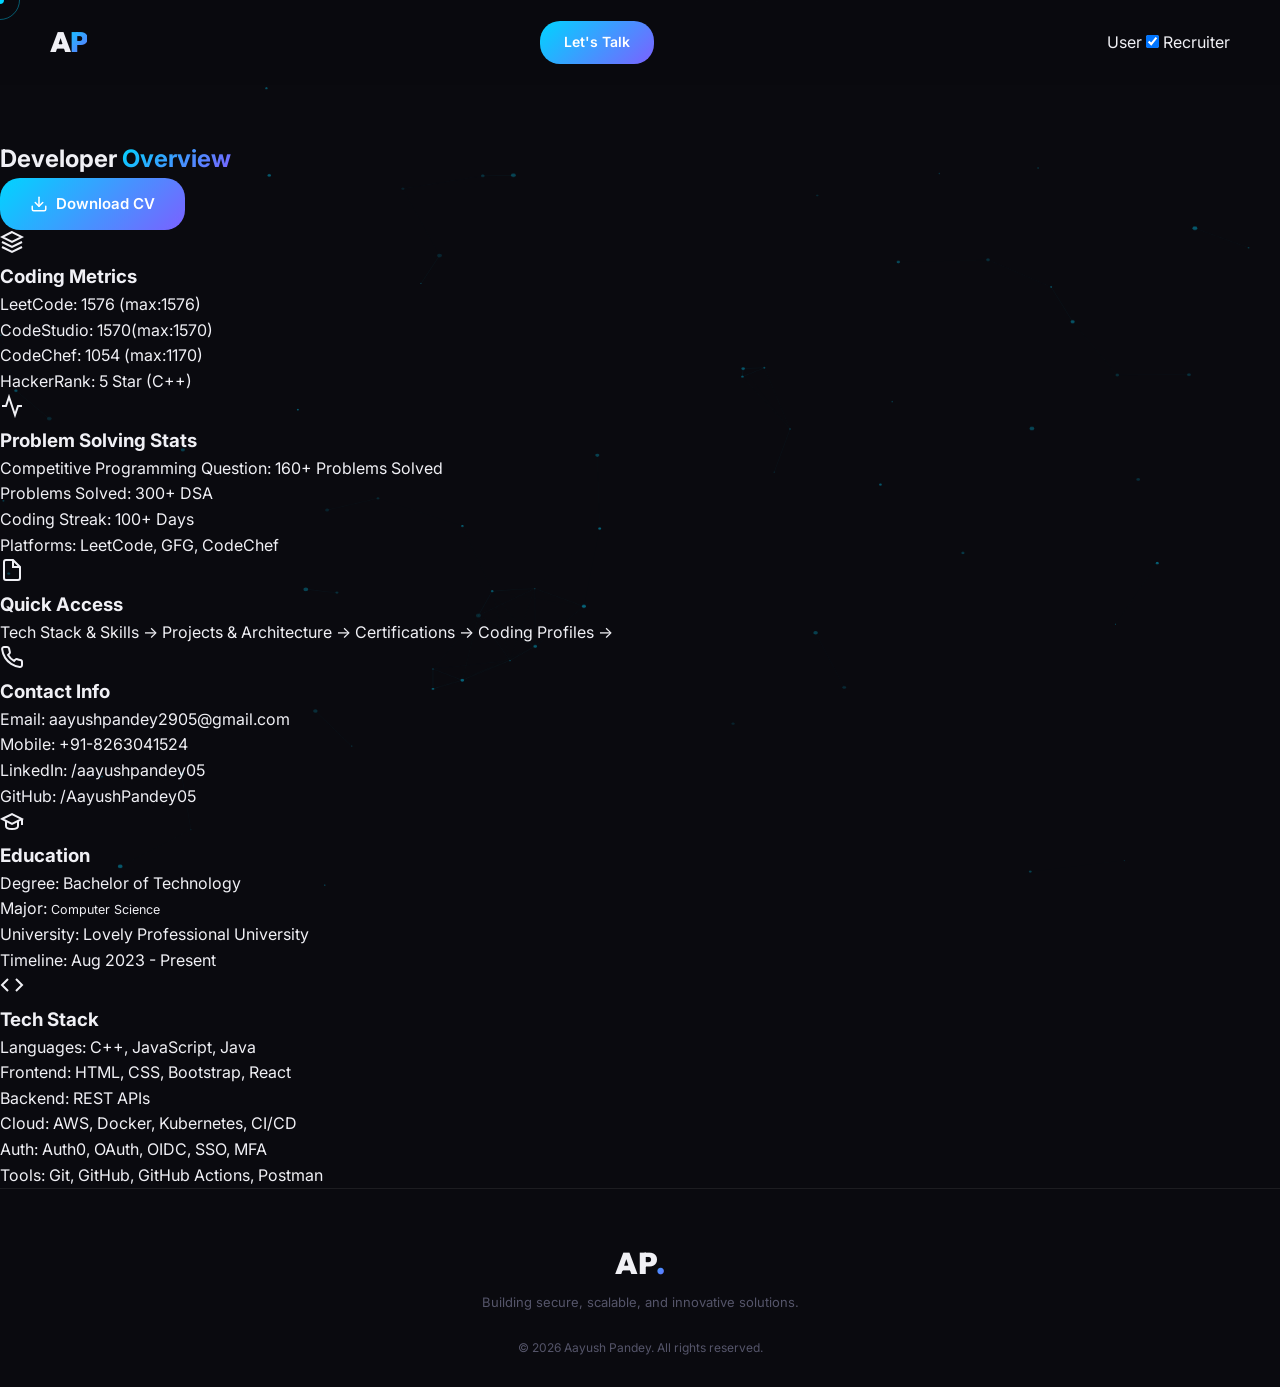
==== commit 24f51226: "recruiter.html" ====
--- a/recruiter.html
+++ b/recruiter.html
@@ -374,7 +374,7 @@
               
                 <li>
                   <span class="list-label">Auth:</span>
-                  <span class="list-value">Auth0, Okta, OAuth, OIDC, SSO, MFA</span>
+                  <span class="list-value">Auth0, OAuth, OIDC, SSO, MFA</span>
                 </li>
               
                 <li>
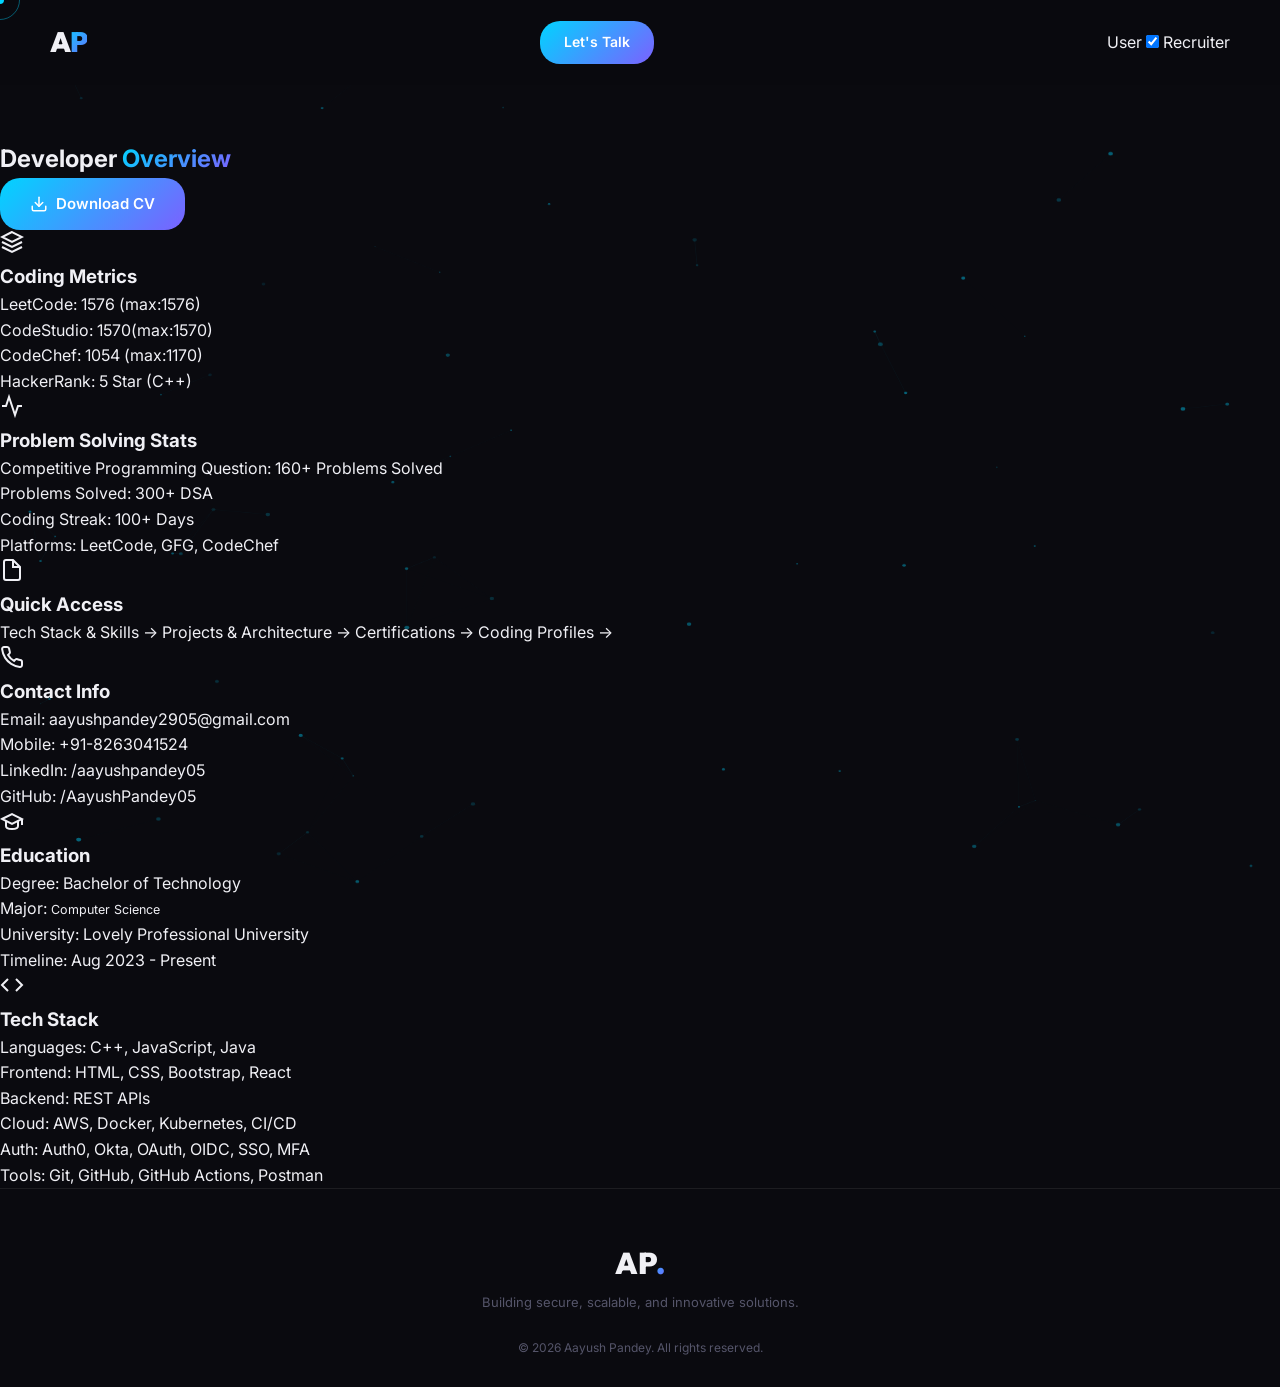
==== commit 3f6a697c: "recruiter.html" ====
--- a/recruiter.html
+++ b/recruiter.html
@@ -374,7 +374,7 @@
               
                 <li>
                   <span class="list-label">Auth:</span>
-                  <span class="list-value">Auth0, OAuth, OIDC, SSO, MFA</span>
+                  <span class="list-value">Auth0, Okta, OAuth, OIDC, SSO, MFA</span>
                 </li>
               
                 <li>
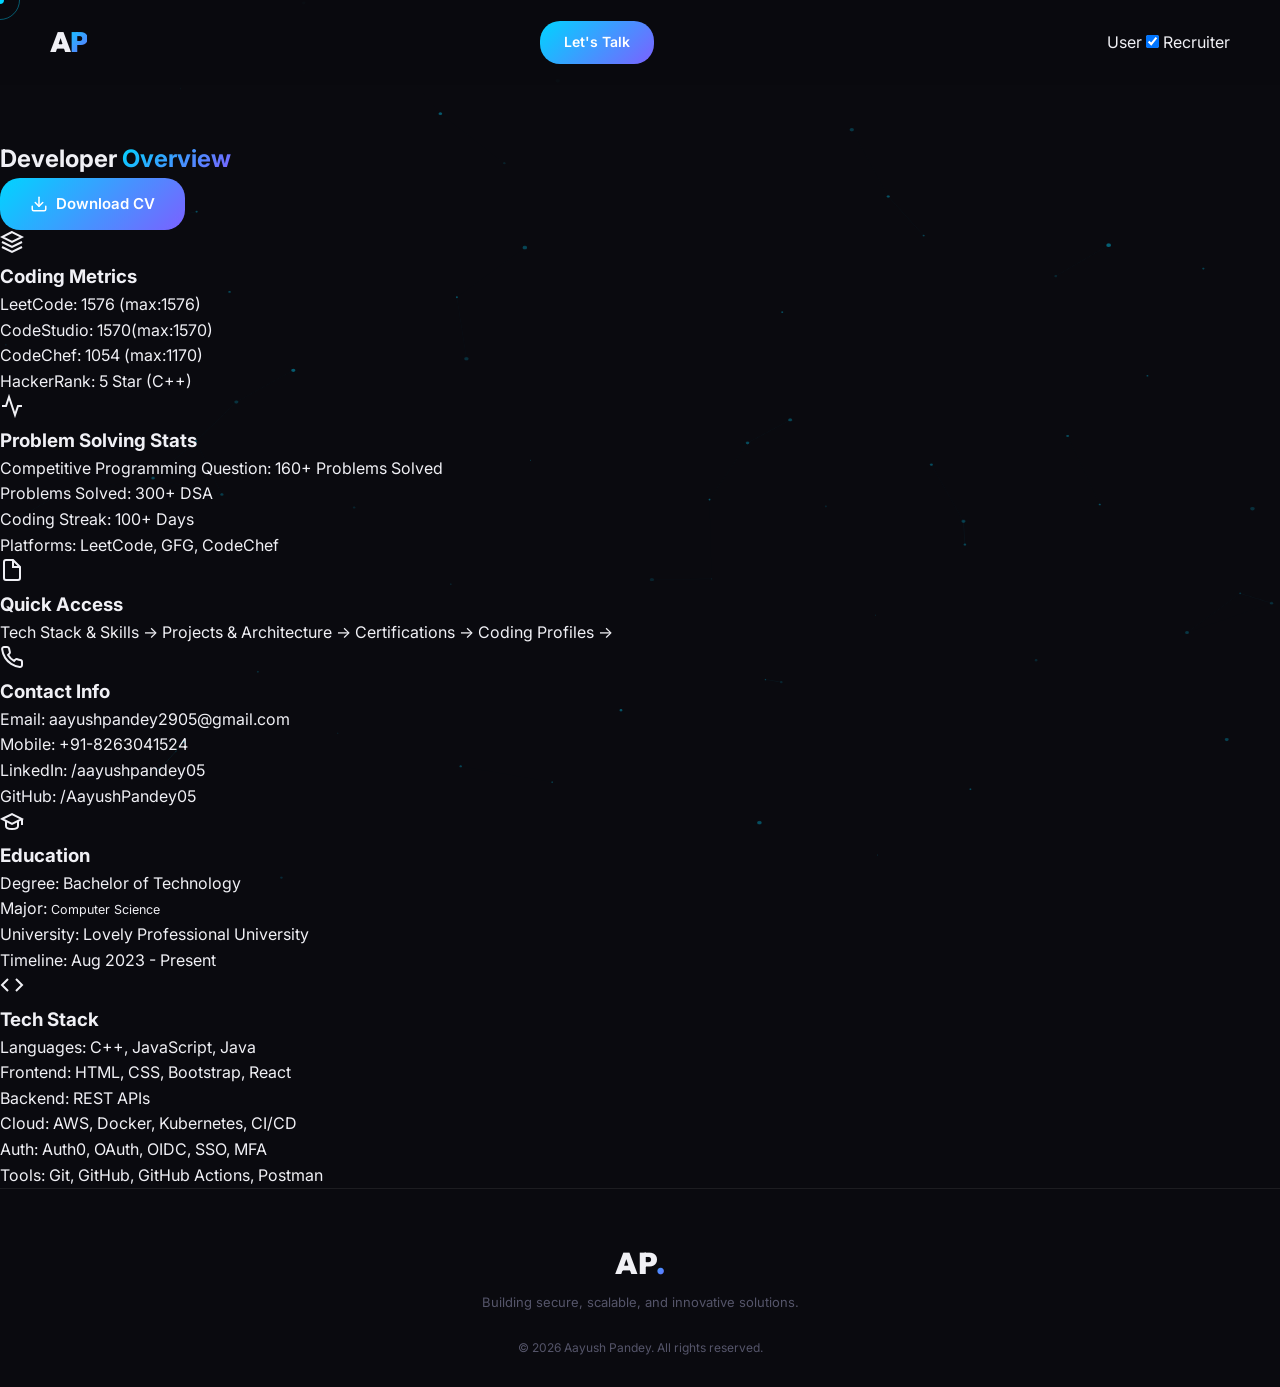
==== commit 8e2c33b5: "recruiter.html" ====
--- a/recruiter.html
+++ b/recruiter.html
@@ -374,7 +374,7 @@
               
                 <li>
                   <span class="list-label">Auth:</span>
-                  <span class="list-value">Auth0, Okta, OAuth, OIDC, SSO, MFA</span>
+                  <span class="list-value">Auth0, OAuth, OIDC, SSO, MFA</span>
                 </li>
               
                 <li>
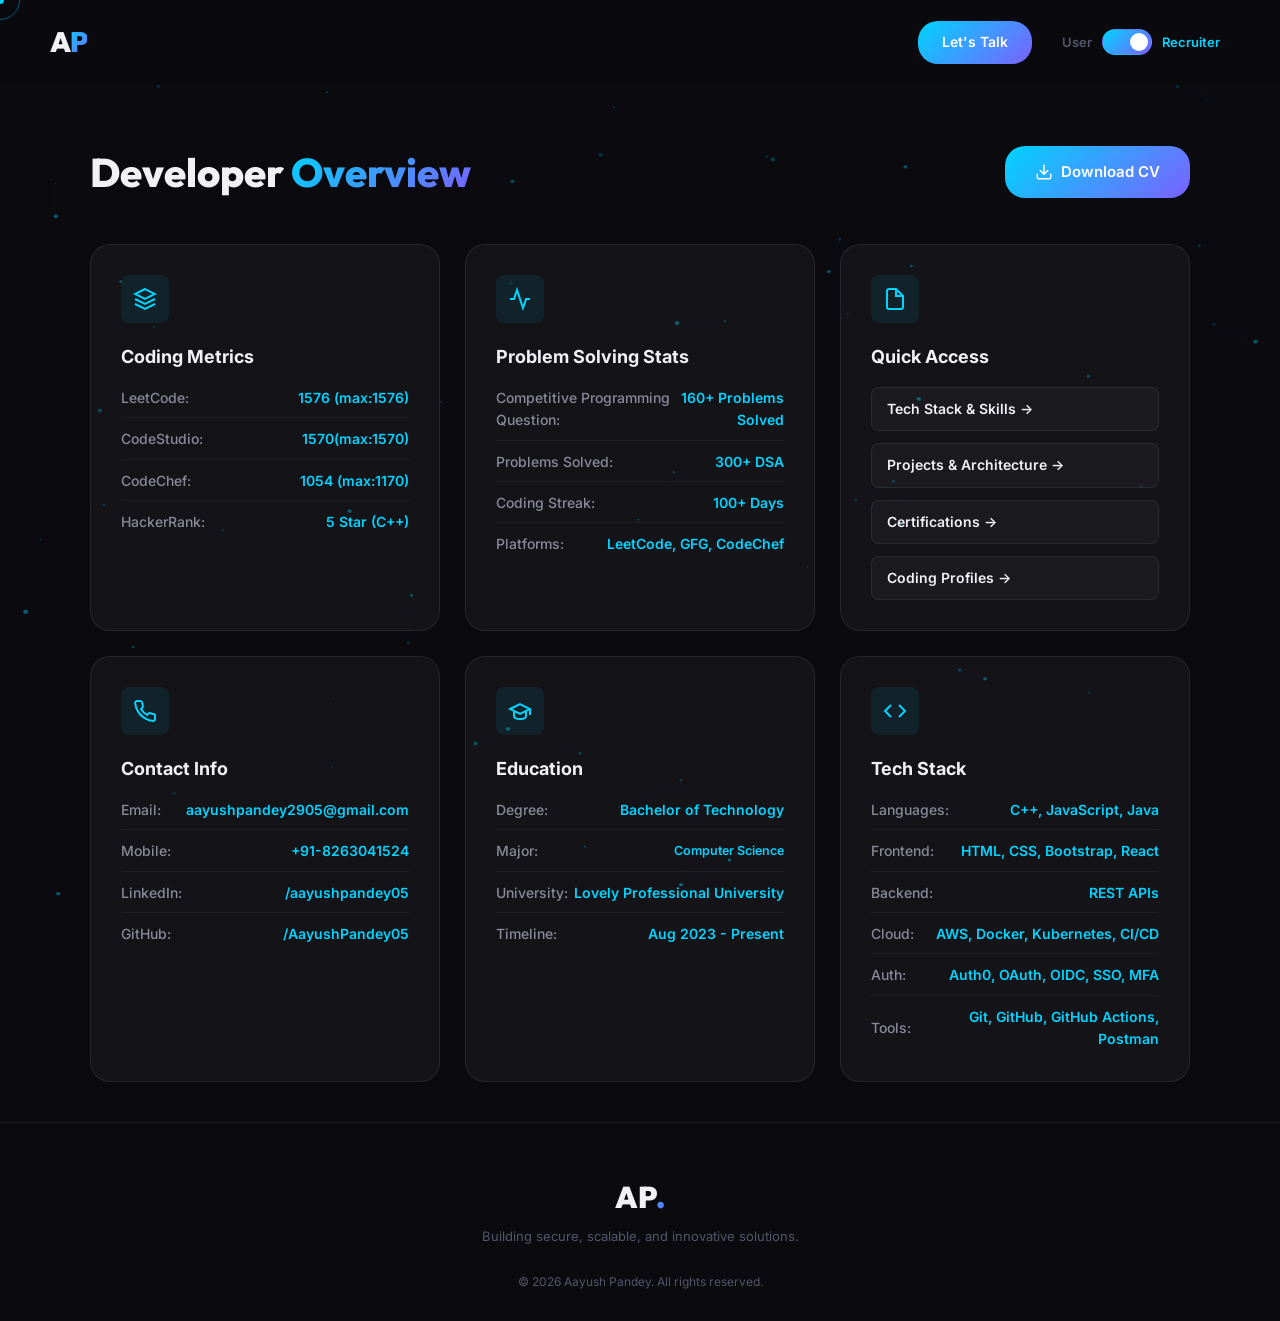
==== commit 3f6e1438: "Personal_Portfolio" ====
--- a/recruiter.html
+++ b/recruiter.html
@@ -408,4 +408,4 @@
     </script>
     <script src="assets/js/style.js"></script>
   </body>
-</html>
+</html>
--- a/assets/css/style.css
+++ b/assets/css/style.css
@@ -303,10 +303,18 @@
   background-clip: text;
 }
 
+.header-actions {
+  display: flex;
+  align-items: center;
+  gap: 1.5rem;
+}
+
 .nav-container {
   display: flex;
   align-items: center;
   gap: 4rem;
+  margin-left: auto;
+  margin-right: 2rem;
 }
 
 .nav-links {
@@ -1021,6 +1029,15 @@
   color: var(--text-primary);
 }
 
+.skill-level {
+  font-size: 1.1rem;
+  padding: 4px 10px;
+  border-radius: 20px;
+  border: 1px solid rgba(0, 212, 255, 0.3);
+  background: rgba(0, 212, 255, 0.08);
+  color: var(--accent-1);
+}
+
 .skill-percent {
   font-size: 1.3rem;
   font-weight: 700;
@@ -1477,6 +1494,39 @@
 ================================== */
 .profiles {
   background: var(--bg-primary);
+}
+
+.coding-journey-snake {
+  width: fit-content;
+  max-width: 100%;
+  margin: 0 auto 4rem auto;
+  display: flex;
+  justify-content: center;
+  align-items: center;
+  padding: 1.5rem 2rem;
+  background: var(--glass-bg);
+  border: 1px solid var(--glass-border);
+  border-radius: var(--radius-lg);
+  -webkit-backdrop-filter: blur(10px);
+  backdrop-filter: blur(10px);
+  overflow: hidden;
+  position: relative;
+  transition:
+    transform var(--transition-smooth),
+    box-shadow var(--transition-smooth),
+    border-color var(--transition-smooth);
+}
+
+.coding-journey-snake:hover {
+  transform: translateY(-5px);
+  border-color: var(--accent-1);
+  box-shadow: 0 10px 40px rgba(0, 212, 255, 0.1);
+}
+
+.snake-img {
+  max-width: 100%;
+  height: auto;
+  object-fit: cover;
 }
 
 .profiles-grid {
@@ -1971,6 +2021,231 @@
 }
 
 /* ==================================
+   RECRUITER MODE TOGGLE
+================================== */
+.recruiter-toggle-wrap {
+  display: flex;
+  align-items: center;
+  gap: 1rem;
+  margin: 0 1rem;
+}
+
+.toggle-label {
+  font-size: 1.3rem;
+  font-weight: 600;
+  color: var(--text-secondary);
+  transition: color var(--transition-fast);
+}
+
+.text-user {
+  color: var(--accent-1);
+}
+
+body.recruiter-mode .text-user {
+  color: var(--text-muted);
+}
+
+body.recruiter-mode .text-recruiter {
+  color: var(--accent-1);
+}
+
+.toggle-switch {
+  position: relative;
+  display: inline-block;
+  width: 50px;
+  height: 26px;
+}
+
+.toggle-switch input {
+  opacity: 0;
+  width: 0;
+  height: 0;
+}
+
+.toggle-slider {
+  position: absolute;
+  cursor: pointer;
+  top: 0;
+  left: 0;
+  right: 0;
+  bottom: 0;
+  background-color: var(--glass-bg);
+  border: 1px solid var(--glass-border);
+  transition: 0.4s;
+  border-radius: 34px;
+}
+
+.toggle-slider:before {
+  position: absolute;
+  content: "";
+  height: 18px;
+  width: 18px;
+  left: 3px;
+  bottom: 3px;
+  background-color: var(--text-primary);
+  transition: 0.4s;
+  border-radius: 50%;
+}
+
+input:checked + .toggle-slider {
+  background: var(--gradient-accent);
+  border-color: transparent;
+}
+
+input:checked + .toggle-slider:before {
+  transform: translateX(24px);
+  background-color: #fff;
+}
+
+/* ==================================
+   RECRUITER DASHBOARD
+================================== */
+.recruiter-dashboard {
+  display: none;
+  padding: 12rem 0 4rem;
+  background: var(--bg-primary);
+  border-bottom: 1px solid var(--glass-border);
+  opacity: 0;
+  transform: translateY(-20px);
+  transition:
+    opacity 0.5s ease,
+    transform 0.5s ease;
+}
+
+body.recruiter-mode .recruiter-dashboard {
+  display: block;
+  opacity: 1;
+  transform: translateY(0);
+}
+
+body.recruiter-mode .hero {
+  padding-top: 6rem;
+  min-height: auto;
+}
+
+.dashboard-container {
+  max-width: 1200px;
+  margin: 0 auto;
+  padding: 0 5rem;
+}
+
+.dashboard-header {
+  display: flex;
+  justify-content: space-between;
+  align-items: center;
+  margin-bottom: 4rem;
+  flex-wrap: wrap;
+  gap: 2rem;
+}
+
+.dashboard-header h2 {
+  font-family: var(--font-heading);
+  font-size: clamp(2.5rem, 4vw, 4rem);
+  font-weight: 800;
+  color: var(--text-primary);
+}
+
+.dashboard-grid {
+  display: grid;
+  grid-template-columns: repeat(3, 1fr);
+  gap: 2.5rem;
+}
+
+.dashboard-card {
+  background: var(--glass-bg);
+  border: 1px solid var(--glass-border);
+  border-radius: var(--radius-lg);
+  padding: 3rem;
+  transition:
+    transform var(--transition-fast),
+    border-color var(--transition-fast),
+    background var(--transition-fast);
+  will-change: transform;
+}
+
+.dashboard-card:hover {
+  border-color: rgba(0, 212, 255, 0.3);
+  background: var(--bg-card-hover);
+}
+
+.dashboard-card .card-icon {
+  width: 48px;
+  height: 48px;
+  display: flex;
+  align-items: center;
+  justify-content: center;
+  background: rgba(0, 212, 255, 0.08);
+  border-radius: var(--radius-sm);
+  margin-bottom: 2rem;
+  color: var(--accent-1);
+}
+
+.dashboard-card h3 {
+  font-size: 1.8rem;
+  font-weight: 700;
+  margin-bottom: 1.5rem;
+  color: var(--text-primary);
+}
+
+.dashboard-list {
+  list-style: none;
+  display: flex;
+  flex-direction: column;
+  gap: 1rem;
+}
+
+.dashboard-list li {
+  display: flex;
+  justify-content: space-between;
+  align-items: center;
+  font-size: 1.4rem;
+  border-bottom: 1px solid rgba(255, 255, 255, 0.05);
+  padding-bottom: 0.8rem;
+}
+
+.dashboard-list li:last-child {
+  border-bottom: none;
+  padding-bottom: 0;
+}
+
+.list-label {
+  color: var(--text-secondary);
+  font-weight: 500;
+}
+
+.list-value {
+  color: var(--accent-1);
+  font-weight: 600;
+  text-align: right;
+}
+
+.dashboard-links {
+  display: flex;
+  flex-direction: column;
+  gap: 1.2rem;
+}
+
+.dash-link {
+  font-size: 1.4rem;
+  font-weight: 600;
+  color: var(--text-primary);
+  padding: 1rem 1.5rem;
+  background: rgba(255, 255, 255, 0.03);
+  border: 1px solid var(--glass-border);
+  border-radius: var(--radius-sm);
+  transition: all var(--transition-fast);
+  display: flex;
+  justify-content: space-between;
+}
+
+.dash-link:hover {
+  background: rgba(0, 212, 255, 0.1);
+  border-color: var(--accent-1);
+  color: var(--accent-1);
+  transform: translateX(5px);
+}
+
+/* ==================================
    RESPONSIVE — TABLET (1024px)
 ================================== */
 @media (max-width: 1024px) {
@@ -1978,6 +2253,9 @@
     grid-template-columns: 1fr;
     gap: 4rem;
   }
+  .dashboard-grid {
+    grid-template-columns: repeat(2, 1fr);
+  }
   .about-photo-col {
     align-items: center;
   }
@@ -2014,6 +2292,24 @@
 @media (max-width: 768px) {
   html {
     font-size: 55%;
+  }
+  .recruiter-toggle-wrap {
+    margin: 0;
+  }
+  .header-actions {
+    gap: 1rem;
+  }
+  .toggle-label {
+    font-size: 1.1rem;
+  }
+  .dashboard-grid {
+    grid-template-columns: 1fr;
+  }
+  .dashboard-container {
+    padding: 0 2rem;
+  }
+  .recruiter-dashboard {
+    padding: 10rem 0 3rem;
   }
 
   .header {
@@ -2296,4 +2592,4 @@
     opacity: 1;
     transform: none;
   }
-}
+}
